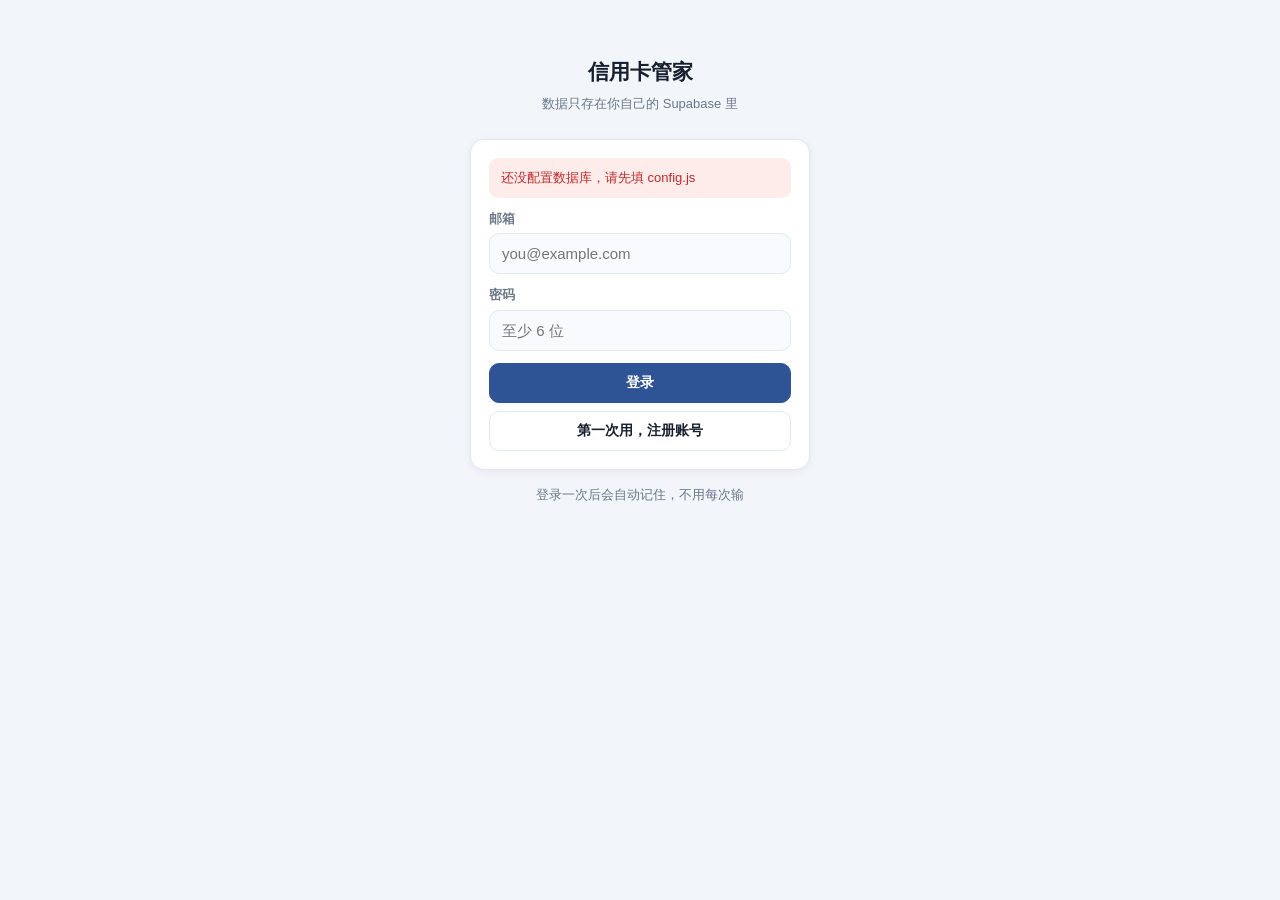
==== index.html @ e23a7472 "信用卡管家 v1.0：多卡、账单、还款、固定月供、提醒、分析" ====
<!DOCTYPE html>
<html lang="zh-CN">
<head>
<meta charset="utf-8">
<meta name="viewport" content="width=device-width,initial-scale=1,viewport-fit=cover,maximum-scale=1">
<meta name="theme-color" content="#2e5496">
<meta name="apple-mobile-web-app-capable" content="yes">
<meta name="apple-mobile-web-app-status-bar-style" content="default">
<meta name="apple-mobile-web-app-title" content="信用卡管家">
<title>信用卡管家</title>
<link rel="manifest" href="manifest.webmanifest">
<link rel="icon" href="icon-192.png">
<link rel="apple-touch-icon" href="icon-192.png">
<link rel="stylesheet" href="style.css">
</head>
<body>

<!-- ============ 登录 ============ -->
<div id="authView" class="auth hidden">
  <h2>信用卡管家</h2>
  <p class="sub">数据只存在你自己的 Supabase 里</p>
  <div class="card">
    <div id="authMsg" class="msg"></div>
    <label class="field"><span>邮箱</span><input id="authEmail" type="email" autocomplete="username" placeholder="you@example.com"></label>
    <label class="field"><span>密码</span><input id="authPass" type="password" autocomplete="current-password" placeholder="至少 6 位"></label>
    <button class="btn primary block" id="btnLogin">登录</button>
    <div style="height:8px"></div>
    <button class="btn block" id="btnSignup">第一次用，注册账号</button>
  </div>
  <p class="small muted" style="text-align:center;margin-top:16px">登录一次后会自动记住，不用每次输</p>
</div>

<!-- ============ 主体 ============ -->
<div id="appView" class="hidden">
  <div class="topbar">
    <div>
      <h1 id="pageTitle">首页</h1>
      <div class="sub" id="pageSub"></div>
    </div>
    <button class="btn sm" id="btnRefresh">刷新</button>
  </div>

  <div class="wrap">
    <!-- 首页 -->
    <section id="page-home">
      <div id="homeAlert"></div>
      <div class="kpi" id="homeKpi"></div>
      <div class="card">
        <p class="card-title">待办提醒（按到期日排序）</p>
        <div id="homeList"></div>
      </div>
    </section>

    <!-- 账单 -->
    <section id="page-bills" class="hidden">
      <div class="tabs">
        <button data-tab="card" class="on">信用卡账单</button>
        <button data-tab="fixed">固定月供</button>
      </div>
      <div id="billsCard">
        <button class="btn primary block" id="btnAddBill" style="margin-bottom:12px">+ 记一笔账单</button>
        <div class="card"><div id="billList"></div></div>
      </div>
      <div id="billsFixed" class="hidden">
        <button class="btn primary block" id="btnAddFixed" style="margin-bottom:12px">+ 添加房贷 / 房租</button>
        <div id="fixedList"></div>
      </div>
    </section>

    <!-- 还款 -->
    <section id="page-reps" class="hidden">
      <button class="btn primary block" id="btnAddRep" style="margin-bottom:12px">+ 记一笔还款</button>
      <div class="card"><div id="repList"></div></div>
    </section>

    <!-- 分析 -->
    <section id="page-stats" class="hidden">
      <div class="kpi" id="statsKpi"></div>
      <div class="card">
        <p class="card-title">额度使用率</p>
        <div id="statsCards"></div>
      </div>
      <div class="card">
        <p class="card-title">近 12 个月账单</p>
        <div id="statsTrend"></div>
      </div>
      <div class="card">
        <p class="card-title">固定月供构成</p>
        <div id="statsFixed"></div>
      </div>
    </section>

    <!-- 设置 -->
    <section id="page-settings" class="hidden">
      <div class="card">
        <p class="card-title">信用卡</p>
        <div id="cardList"></div>
        <div style="height:10px"></div>
        <button class="btn block" id="btnAddCard">+ 添加信用卡</button>
      </div>
      <div class="card">
        <p class="card-title">数据</p>
        <div class="btn-row" style="margin-bottom:8px">
          <button class="btn sm" id="btnExport">导出备份</button>
          <button class="btn sm" id="btnImport">恢复备份</button>
        </div>
        <p class="small muted" style="margin:0">数据存在你自己注册的 Supabase 云端数据库，换手机登录同一账号即可看到。</p>
      </div>
      <div class="card">
        <p class="card-title">账号</p>
        <div class="item" style="border:none;padding:0">
          <div class="grow"><div class="t1" id="userEmail">-</div><div class="t2">已登录</div></div>
          <button class="btn sm danger" id="btnLogout">退出</button>
        </div>
      </div>
      <p class="small muted" style="text-align:center;padding:6px 0 14px">信用卡管家 · 自用版 v1.0</p>
    </section>
  </div>

  <nav class="nav" id="nav">
    <button data-page="home" class="on"><span class="ico">🏠</span>首页</button>
    <button data-page="bills"><span class="ico">🧾</span>账单</button>
    <button data-page="reps"><span class="ico">💳</span>还款</button>
    <button data-page="stats"><span class="ico">📊</span>分析</button>
    <button data-page="settings"><span class="ico">⚙️</span>设置</button>
  </nav>
</div>

<div id="sheetRoot"></div>
<div id="toast" class="toast"></div>

<script src="config.js"></script>
<script src="app.js"></script>
</body>
</html>
---- style.css ----
:root{
  --bg:#f2f5fa; --card:#ffffff; --card2:#f8fafd;
  --text:#16202e; --muted:#6b7688; --line:#e2e8f2;
  --primary:#2e5496; --primary-soft:#e8eefa;
  --danger:#c62828; --danger-soft:#fdecea;
  --warn:#a86500; --warn-soft:#fff4e0;
  --ok:#1b7a3d; --ok-soft:#e8f6ec;
  --shadow:0 2px 10px rgba(22,32,46,.06);
  --radius:14px;
}
@media (prefers-color-scheme:dark){
  :root{
    --bg:#0e131d; --card:#18202e; --card2:#141b27;
    --text:#e7edf7; --muted:#8b97ab; --line:#26303f;
    --primary:#6f9bf0; --primary-soft:#1c2942;
    --danger:#ff7b72; --danger-soft:#3a1d1c;
    --warn:#e3a33c; --warn-soft:#3a2c12;
    --ok:#5ec27e; --ok-soft:#16311f;
    --shadow:0 2px 10px rgba(0,0,0,.35);
  }
}
*{box-sizing:border-box;-webkit-tap-highlight-color:transparent}
html,body{margin:0;padding:0}
body{
  font-family:-apple-system,BlinkMacSystemFont,"HarmonyOS Sans","PingFang SC","Microsoft YaHei",sans-serif;
  background:var(--bg);color:var(--text);
  font-size:15px;line-height:1.5;
  padding-bottom:calc(70px + env(safe-area-inset-bottom));
  -webkit-font-smoothing:antialiased;
}
.wrap{max-width:520px;margin:0 auto;padding:14px 14px 8px}
.hidden{display:none!important}
.muted{color:var(--muted)}
.small{font-size:12.5px}
.mono{font-variant-numeric:tabular-nums}

/* ---------- 顶栏 ---------- */
.topbar{
  position:sticky;top:0;z-index:20;
  background:var(--bg);border-bottom:1px solid var(--line);
  padding:12px 16px;padding-top:calc(12px + env(safe-area-inset-top));
  display:flex;align-items:center;justify-content:space-between;gap:10px;
}
.topbar h1{font-size:17px;margin:0;font-weight:700;letter-spacing:.3px}
.topbar .sub{font-size:12px;color:var(--muted)}

/* ---------- 卡片 ---------- */
.card{
  background:var(--card);border:1px solid var(--line);
  border-radius:var(--radius);box-shadow:var(--shadow);
  padding:14px;margin-bottom:12px;
}
.card-title{font-size:13px;font-weight:700;color:var(--muted);margin:0 0 10px;letter-spacing:.5px}

/* ---------- 提醒横幅 ---------- */
.alert{
  border-radius:var(--radius);padding:14px 16px;margin-bottom:12px;
  border:1px solid transparent;
}
.alert.danger{background:var(--danger-soft);border-color:var(--danger);color:var(--danger)}
.alert.warn{background:var(--warn-soft);border-color:var(--warn);color:var(--warn)}
.alert.ok{background:var(--ok-soft);border-color:var(--ok);color:var(--ok)}
.alert .big{font-size:22px;font-weight:800;letter-spacing:.5px}
.alert .lbl{font-size:12.5px;opacity:.9;margin-bottom:2px}
.alert .row{display:flex;justify-content:space-between;align-items:flex-end;gap:10px}

/* ---------- 列表项 ---------- */
.item{
  display:flex;align-items:center;gap:12px;
  padding:12px 0;border-bottom:1px solid var(--line);
}
.item:last-child{border-bottom:none;padding-bottom:0}
.item:first-child{padding-top:0}
.item .grow{flex:1;min-width:0}
.item .t1{font-weight:600;font-size:14.5px;white-space:nowrap;overflow:hidden;text-overflow:ellipsis}
.item .t2{font-size:12.5px;color:var(--muted);margin-top:2px}
.item .amt{font-weight:700;font-size:15px;font-variant-numeric:tabular-nums;white-space:nowrap}

/* ---------- 徽标 ---------- */
.tag{display:inline-block;padding:1px 7px;border-radius:6px;font-size:11.5px;font-weight:600;margin-left:6px;vertical-align:1px}
.tag.red{background:var(--danger-soft);color:var(--danger)}
.tag.orange{background:var(--warn-soft);color:var(--warn)}
.tag.green{background:var(--ok-soft);color:var(--ok)}
.tag.gray{background:var(--card2);color:var(--muted);border:1px solid var(--line)}

/* ---------- 按钮 ---------- */
.btn{
  display:inline-flex;align-items:center;justify-content:center;gap:6px;
  border:1px solid var(--line);background:var(--card);color:var(--text);
  border-radius:10px;padding:9px 14px;font-size:14px;font-weight:600;
  min-height:40px;cursor:pointer;font-family:inherit;
}
.btn:active{transform:scale(.98)}
.btn.primary{background:var(--primary);border-color:var(--primary);color:#fff}
.btn.danger{background:var(--danger-soft);border-color:var(--danger);color:var(--danger)}
.btn.sm{padding:6px 10px;min-height:32px;font-size:12.5px;border-radius:8px}
.btn.block{width:100%}
.btn-row{display:flex;gap:8px}
.btn-row .btn{flex:1}

/* ---------- 表单 ---------- */
label.field{display:block;margin-bottom:12px}
label.field > span{display:block;font-size:12.5px;color:var(--muted);margin-bottom:5px;font-weight:600}
input,select,textarea{
  width:100%;padding:11px 12px;font-size:15px;font-family:inherit;
  background:var(--card2);color:var(--text);
  border:1px solid var(--line);border-radius:10px;outline:none;
}
input:focus,select:focus,textarea:focus{border-color:var(--primary)}
input[type=date]{-webkit-appearance:none;appearance:none}
.grid2{display:grid;grid-template-columns:1fr 1fr;gap:0 10px}

/* ---------- 底部导航 ---------- */
.nav{
  position:fixed;left:0;right:0;bottom:0;z-index:30;
  background:var(--card);border-top:1px solid var(--line);
  display:flex;padding-bottom:env(safe-area-inset-bottom);
}
.nav button{
  flex:1;border:none;background:none;color:var(--muted);
  padding:8px 0 7px;font-size:11px;font-family:inherit;cursor:pointer;
  display:flex;flex-direction:column;align-items:center;gap:3px;min-height:52px;
}
.nav button .ico{font-size:18px;line-height:1}
.nav button.on{color:var(--primary);font-weight:700}

/* ---------- 弹层 ---------- */
.sheet-mask{
  position:fixed;inset:0;background:rgba(0,0,0,.45);z-index:50;
  display:flex;align-items:flex-end;justify-content:center;
}
.sheet{
  background:var(--card);width:100%;max-width:520px;
  border-radius:18px 18px 0 0;padding:16px 16px calc(16px + env(safe-area-inset-bottom));
  max-height:88vh;overflow-y:auto;
  animation:up .18s ease-out;
}
@keyframes up{from{transform:translateY(24px);opacity:.6}to{transform:translateY(0);opacity:1}}
.sheet h3{margin:0 0 14px;font-size:16px}

/* ---------- Tab ---------- */
.tabs{display:flex;gap:6px;background:var(--card2);border:1px solid var(--line);border-radius:11px;padding:4px;margin-bottom:12px}
.tabs button{
  flex:1;border:none;background:none;color:var(--muted);
  padding:8px 0;border-radius:8px;font-size:13.5px;font-weight:600;font-family:inherit;cursor:pointer;
}
.tabs button.on{background:var(--card);color:var(--primary);box-shadow:0 1px 3px rgba(0,0,0,.08)}

/* ---------- 统计 ---------- */
.kpi{display:grid;grid-template-columns:1fr 1fr;gap:10px;margin-bottom:12px}
.kpi .box{background:var(--card);border:1px solid var(--line);border-radius:12px;padding:12px}
.kpi .v{font-size:19px;font-weight:800;font-variant-numeric:tabular-nums;margin-top:3px}
.kpi .k{font-size:12px;color:var(--muted)}

.bar-row{margin-bottom:10px}
.bar-row .lab{display:flex;justify-content:space-between;font-size:12.5px;margin-bottom:4px}
.bar-track{height:8px;background:var(--card2);border-radius:4px;overflow:hidden;border:1px solid var(--line)}
.bar-fill{height:100%;background:var(--primary);border-radius:4px;transition:width .3s}
.bar-fill.warn{background:var(--warn)}
.bar-fill.danger{background:var(--danger)}

.chart{display:flex;align-items:flex-end;gap:5px;height:110px;padding-top:6px}
.chart .col{flex:1;display:flex;flex-direction:column;justify-content:flex-end;height:100%;gap:2px}
.chart .b{background:var(--primary);border-radius:3px 3px 0 0;min-height:2px}
.chart .b.b2{background:var(--ok)}
.chart .x{font-size:9.5px;color:var(--muted);text-align:center;margin-top:3px}
.legend{display:flex;gap:14px;font-size:12px;color:var(--muted);margin-top:8px}
.legend i{display:inline-block;width:9px;height:9px;border-radius:2px;margin-right:4px}

/* ---------- 空状态 ---------- */
.empty{text-align:center;padding:34px 10px;color:var(--muted);font-size:13.5px}
.empty .ico{font-size:30px;display:block;margin-bottom:8px;opacity:.5}

/* ---------- 登录页 ---------- */
.auth{max-width:380px;margin:0 auto;padding:56px 20px}
.auth h2{text-align:center;font-size:21px;margin:0 0 6px}
.auth p.sub{text-align:center;color:var(--muted);font-size:13px;margin:0 0 26px}
.auth .card{padding:18px}
.msg{font-size:13px;padding:10px 12px;border-radius:9px;margin-bottom:12px;display:none}
.msg.show{display:block}
.msg.err{background:var(--danger-soft);color:var(--danger)}
.msg.ok{background:var(--ok-soft);color:var(--ok)}

.toast{
  position:fixed;left:50%;bottom:88px;transform:translateX(-50%);
  background:rgba(20,26,36,.92);color:#fff;padding:9px 16px;border-radius:20px;
  font-size:13px;z-index:99;opacity:0;transition:opacity .2s;pointer-events:none;max-width:86vw;text-align:center;
}
.toast.show{opacity:1}
.spinner{width:18px;height:18px;border:2px solid var(--line);border-top-color:var(--primary);border-radius:50%;animation:spin .7s linear infinite;display:inline-block;vertical-align:-3px}
@keyframes spin{to{transform:rotate(360deg)}}
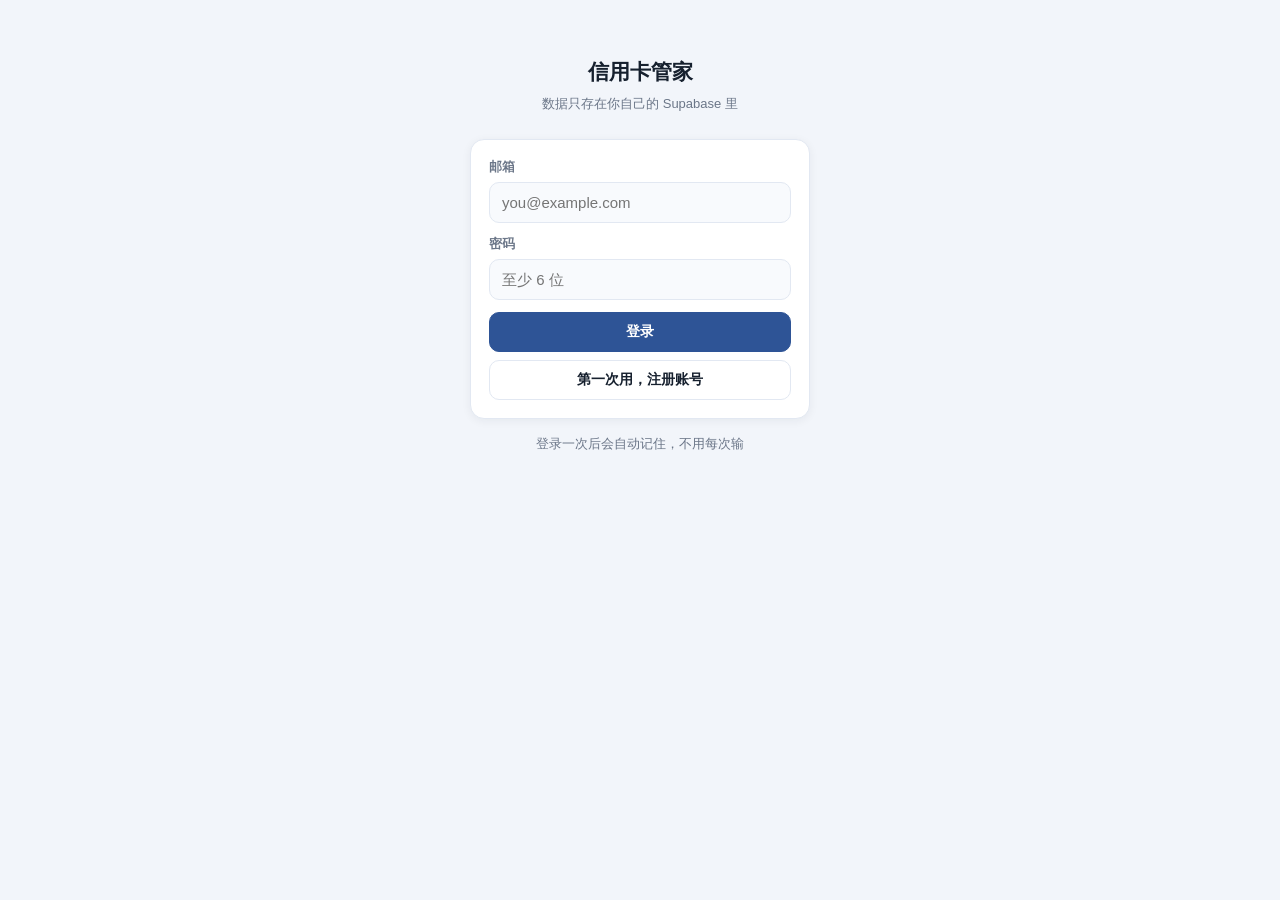
==== commit aae3c6bb: "账单页改为按卡一屏：汇总栏、大字倒计时、三态按钮、三点菜单、生活账单混排、已还金额实时换算、免息期排行" ====
--- a/index.html
+++ b/index.html
@@ -51,19 +51,25 @@
       </div>
     </section>
 
-    <!-- 账单 -->
+    <!-- 账单（按卡一屏） -->
     <section id="page-bills" class="hidden">
-      <div class="tabs">
-        <button data-tab="card" class="on">信用卡账单</button>
-        <button data-tab="fixed">固定月供</button>
+      <div class="summary">
+        <div class="s-item" id="sumDue">
+          <div class="s-k">全部待还</div>
+          <div class="s-v">¥0.00<span class="arw">›</span></div>
+        </div>
+        <div class="s-div"></div>
+        <div class="s-item" id="sumGrace">
+          <div class="s-k">最长免息</div>
+          <div class="s-v">--<span class="arw">›</span></div>
+        </div>
       </div>
-      <div id="billsCard">
-        <button class="btn primary block" id="btnAddBill" style="margin-bottom:12px">+ 记一笔账单</button>
-        <div class="card"><div id="billList"></div></div>
-      </div>
-      <div id="billsFixed" class="hidden">
-        <button class="btn primary block" id="btnAddFixed" style="margin-bottom:12px">+ 添加房贷 / 房租</button>
-        <div id="fixedList"></div>
+
+      <div id="cardBoard"></div>
+
+      <div class="bill-actions">
+        <button class="btn" id="btnAddBill">+ 录入账单</button>
+        <button class="btn" id="btnAddFixed">+ 固定支出</button>
       </div>
     </section>
 
@@ -97,6 +103,12 @@
         <div id="cardList"></div>
         <div style="height:10px"></div>
         <button class="btn block" id="btnAddCard">+ 添加信用卡</button>
+      </div>
+      <div class="card">
+        <p class="card-title">固定支出（房贷 / 房租 / 保险等）</p>
+        <div id="fixedSettingList"></div>
+        <div style="height:10px"></div>
+        <button class="btn block" id="btnAddFixed2">+ 添加固定支出</button>
       </div>
       <div class="card">
         <p class="card-title">数据</p>
--- a/style.css
+++ b/style.css
@@ -189,3 +189,114 @@
 .toast.show{opacity:1}
 .spinner{width:18px;height:18px;border:2px solid var(--line);border-top-color:var(--primary);border-radius:50%;animation:spin .7s linear infinite;display:inline-block;vertical-align:-3px}
 @keyframes spin{to{transform:rotate(360deg)}}
+
+/* ============================================================
+   账单页 · 按卡一屏（对齐 51 信用卡管家）
+   ============================================================ */
+
+/* ---------- 顶部汇总栏 ---------- */
+.summary{
+  display:flex;align-items:center;
+  background:var(--card);border:1px solid var(--line);border-radius:var(--radius);
+  box-shadow:var(--shadow);padding:13px 6px;margin-bottom:12px;
+}
+.summary .s-item{flex:1;text-align:center;cursor:pointer;padding:0 6px;min-width:0}
+.summary .s-item:active{opacity:.65}
+.summary .s-k{font-size:12px;color:var(--muted);margin-bottom:3px;white-space:nowrap}
+.summary .s-v{font-size:17px;font-weight:800;font-variant-numeric:tabular-nums;white-space:nowrap;overflow:hidden;text-overflow:ellipsis}
+.summary .s-v .arw{font-size:12px;opacity:.4;margin-left:2px;font-weight:600}
+.summary .s-div{width:1px;height:32px;background:var(--line);flex:0 0 1px}
+.summary .s-item.zero .s-v{color:var(--muted)}
+
+/* ---------- 卡块 ---------- */
+.cc{
+  background:var(--card);border:1px solid var(--line);border-radius:var(--radius);
+  box-shadow:var(--shadow);padding:13px 14px 12px;margin-bottom:10px;
+  transition:border-color .15s;
+}
+.cc.overdue{border-color:var(--danger)}
+.cc-head{display:flex;align-items:center;gap:9px;margin-bottom:11px}
+.cc-logo{
+  width:25px;height:25px;border-radius:50%;flex:0 0 25px;
+  display:flex;align-items:center;justify-content:center;
+  color:#fff;font-size:12.5px;font-weight:700;letter-spacing:-.5px;
+}
+.cc-name{
+  flex:1;min-width:0;font-size:14.5px;font-weight:600;
+  white-space:nowrap;overflow:hidden;text-overflow:ellipsis;
+}
+.cc-more{
+  flex:0 0 auto;border:none;background:none;color:var(--muted);
+  font-size:17px;line-height:1;padding:4px 2px 4px 10px;
+  cursor:pointer;font-family:inherit;letter-spacing:2px;
+}
+.cc-more:active{opacity:.5}
+.cc-body{display:flex;align-items:center;gap:8px}
+.cc-amt{flex:1 1 auto;min-width:0}
+.cc-num{
+  font-size:clamp(17px,5.2vw,22px);font-weight:800;font-variant-numeric:tabular-nums;
+  letter-spacing:0;line-height:1.15;
+  white-space:nowrap;overflow:hidden;text-overflow:ellipsis;
+}
+.cc-num.dim{color:var(--muted);font-weight:600;letter-spacing:2px}
+.cc-lab{font-size:12px;color:var(--muted);margin-top:2px;white-space:nowrap}
+.cc-days{
+  flex:0 1 auto;display:flex;align-items:baseline;gap:2px;
+  justify-content:flex-end;min-width:74px;text-align:right;
+}
+.cc-d{
+  font-size:clamp(20px,5.6vw,25px);font-weight:700;line-height:1;
+  font-variant-numeric:tabular-nums;letter-spacing:-.5px;
+}
+.cc-d.sm{font-size:16px;letter-spacing:0}
+.cc-d.red{color:var(--danger)}
+.cc-dt{font-size:11px;color:var(--muted);line-height:1.3;white-space:nowrap}
+.cc-dt b{display:block;font-weight:600;color:var(--text);font-variant-numeric:tabular-nums}
+.cc-btn{
+  flex:0 0 auto;min-width:72px;min-height:36px;padding:0 12px;
+  border-radius:18px;border:1px solid transparent;
+  font-size:13.5px;font-weight:700;font-family:inherit;cursor:pointer;
+  white-space:nowrap;
+}
+.cc-btn:active{transform:scale(.97)}
+.cc-btn.pay{background:#e0a13c;border-color:#e0a13c;color:#fff}
+.cc-btn.done{background:var(--card2);border-color:var(--line);color:var(--muted);font-weight:600;font-size:12.5px}
+.cc-btn.todo{background:var(--warn-soft);border-color:var(--warn);color:var(--warn);font-weight:600;font-size:12.5px}
+
+/* 未出账 / 已还清的整块淡一点 */
+.cc.dimmed .cc-head{opacity:.82}
+
+/* ---------- 底部操作菜单 ---------- */
+.acts{padding:0}
+.acts .act{
+  display:block;width:100%;text-align:center;
+  border:none;background:none;color:var(--text);
+  padding:16px 12px;font-size:16px;font-family:inherit;font-weight:600;
+  cursor:pointer;border-bottom:1px solid var(--line);
+}
+.acts .act:active{background:var(--card2)}
+.acts .act .sub{display:block;font-size:12px;color:var(--muted);font-weight:400;margin-top:4px;line-height:1.35}
+.acts .act.cancel{
+  margin:8px 12px 0;border-bottom:none;border-radius:11px;
+  background:var(--card2);color:var(--muted);font-size:15px;padding:14px 12px;
+}
+.acts .act.danger{color:var(--danger)}
+
+/* ---------- 已还金额换算 ---------- */
+.calc{
+  background:var(--card2);border:1px solid var(--line);
+  border-radius:11px;padding:12px 13px;margin-bottom:12px;
+}
+.calc-row{display:flex;justify-content:space-between;align-items:baseline;font-size:13.5px;padding:3px 0}
+.calc-row > span{color:var(--muted)}
+.calc-row > b{font-variant-numeric:tabular-nums;font-weight:700;font-size:15px}
+.calc-row.big{
+  border-top:1px dashed var(--line);margin-top:8px;padding-top:9px;font-size:14.5px;
+}
+.calc-row.big > span{color:var(--text);font-weight:600}
+.calc-row.big > b{font-size:19px;font-weight:800}
+.calc-row.big > b.ok{color:var(--ok)}
+
+/* ---------- 账单页底部操作 ---------- */
+.bill-actions{display:flex;gap:8px;margin:2px 0 6px}
+.bill-actions .btn{flex:1}
